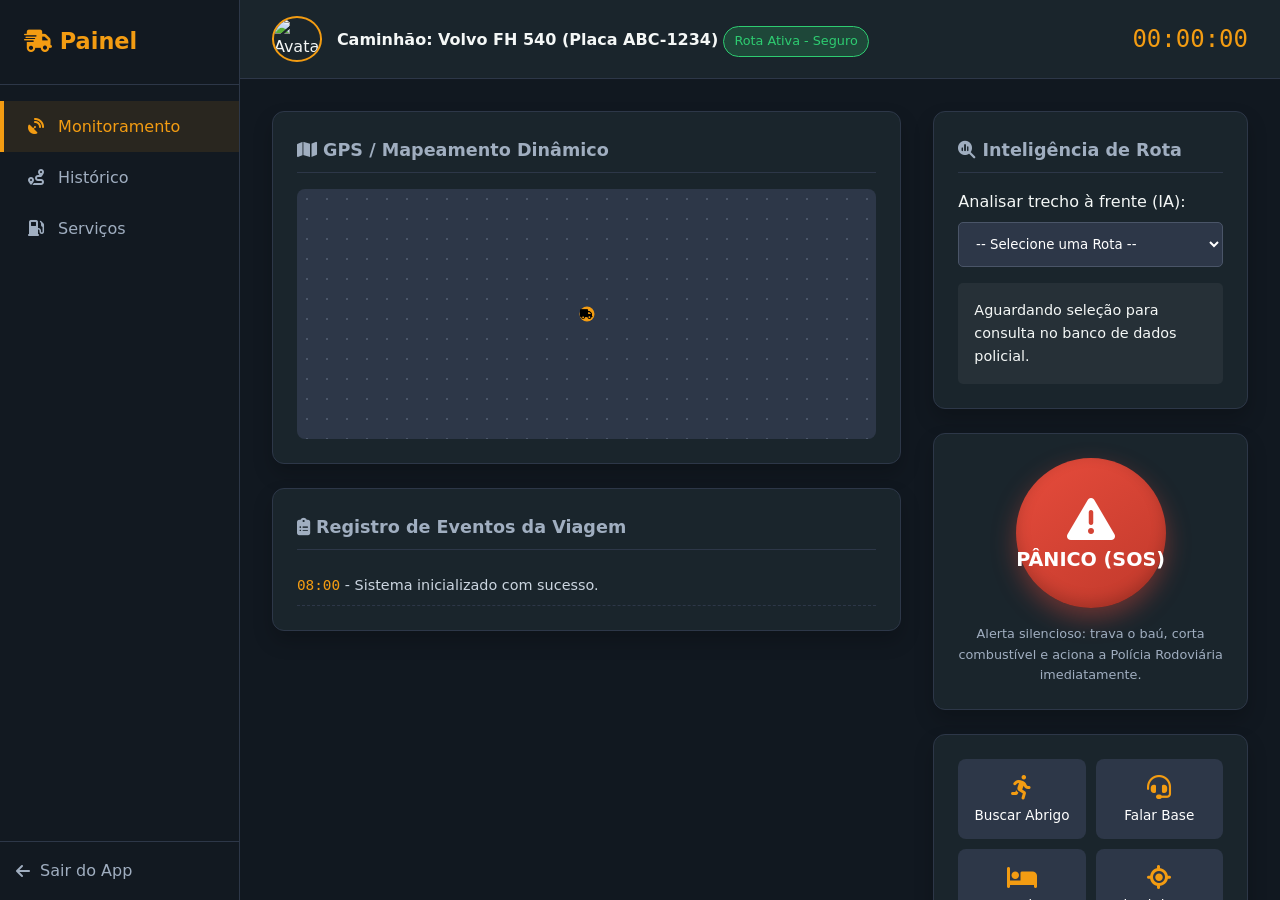
==== app.html @ ddb210fc "Add files via upload" ====
<!DOCTYPE html>
<html lang="pt-BR">
<head>
    <meta charset="UTF-8">
    <meta name="viewport" content="width=device-width, initial-scale=1.0">
    <title>App Estrada Segura - Painel do Caminhoneiro</title>
    <link rel="stylesheet" href="style.css"> <link rel="stylesheet" href="https://cdnjs.cloudflare.com/ajax/libs/font-awesome/6.4.0/css/all.min.css">
</head>
<body class="app-body">
    
    <div class="app-container">
        <aside class="app-sidebar">
            <div class="app-brand"><i class="fa-solid fa-truck-fast"></i> Painel</div>
            <nav class="app-menu">
                <button class="menu-btn active"><i class="fa-solid fa-satellite-dish"></i> Monitoramento</button>
                <button class="menu-btn"><i class="fa-solid fa-route"></i> Histórico</button>
                <button class="menu-btn"><i class="fa-solid fa-gas-pump"></i> Serviços</button>
            </nav>
            <div class="back-home">
                <a href="index.html"><i class="fa-solid fa-arrow-left"></i> Sair do App</a>
            </div>
        </aside>

        <main class="app-main" id="main-area">
            <header class="app-topbar">
                <div class="driver-info">
                    <img src="https://ui-avatars.com/api/?name=Grupo+5&background=2C3E50&color=fff" alt="Avatar">
                    <div>
                        <strong>Caminhão: Volvo FH 540 (Placa ABC-1234)</strong>
                        <span id="status-text" class="status-badge status-ok">Rota Ativa - Seguro</span>
                    </div>
                </div>
                <div class="time-widget" id="clock">00:00:00</div>
            </header>

            <div class="app-content">
                
                <div class="dashboard-left">
                    <div class="widget map-widget">
                        <h3><i class="fa-solid fa-map"></i> GPS / Mapeamento Dinâmico</h3>
                        <div class="map-container" id="map-simulation">
                            <div class="pulse-marker" id="truck-marker" style="top: 50%; left: 50%;">
                                <i class="fa-solid fa-truck" style="color: black; font-size: 10px; position: absolute; top: 50%; left: 50%; transform: translate(-50%, -50%);"></i>
                            </div>
                            
                            <div class="safe-point-marker hidden" id="prf-point" style="top: 20%; left: 80%;"><i class="fa-solid fa-building-shield"></i> PRF (12km)</div>
                            <div class="safe-point-marker hidden" style="top: 70%; left: 15%;"><i class="fa-solid fa-gas-pump"></i> Posto Seguro</div>
                            
                            <div class="escape-route hidden" id="escape-route"></div>
                        </div>
                    </div>

                    <div class="widget log-widget">
                        <h3><i class="fa-solid fa-clipboard-list"></i> Registro de Eventos da Viagem</h3>
                        <ul id="event-logs">
                            <li><em>08:00</em> - Sistema inicializado com sucesso.</li>
                        </ul>
                    </div>
                </div>

                <div class="dashboard-right">
                    
                    <div class="widget action-widget">
                        <h3><i class="fa-solid fa-magnifying-glass-chart"></i> Inteligência de Rota</h3>
                        <div class="route-selector">
                            <label>Analisar trecho à frente (IA):</label>
                            <select id="route-select" onchange="analyzeRoute()">
                                <option value="">-- Selecione uma Rota --</option>
                                <option value="safe">BR-050 (Trecho Concedido/Monitorado)</option>
                                <option value="warning">Rodovia Anhanguera (Obras / Sem Sinal)</option>
                                <option value="danger">BR-116 (Alto Risco - Mancha Criminal)</option>
                            </select>
                        </div>
                        <div id="route-analysis" class="analysis-box">
                            Aguardando seleção para consulta no banco de dados policial.
                        </div>
                    </div>

                    <div class="widget sos-widget">
                        <div class="sos-container">
                            <button class="sos-btn" id="sosButton" onclick="activateSOS()">
                                <i class="fa-solid fa-triangle-exclamation"></i>
                                <span>PÂNICO (SOS)</span>
                            </button>
                            <p class="sos-hint">Alerta silencioso: trava o baú, corta combustível e aciona a Polícia Rodoviária imediatamente.</p>
                        </div>
                    </div>

                    <div class="widget grid-actions">
                        <button class="action-btn" onclick="findSafeStops()"><i class="fa-solid fa-person-running"></i> Buscar Abrigo</button>
                        <button class="action-btn" onclick="toggleChat()"><i class="fa-solid fa-headset"></i> Falar Base</button>
                        <button class="action-btn" onclick="sleepMode()"><i class="fa-solid fa-bed"></i> Modo Pernoite</button>
                        <button class="action-btn" onclick="manualCheckin()"><i class="fa-solid fa-location-crosshairs"></i> Check-in GPS</button>
                    </div>

                </div>
            </div>
        </main>

        <div id="chat-modal" class="chat-modal hidden">
            <div class="chat-header">
                <span><i class="fa-solid fa-walkie-talkie"></i> Central de Logística 24h</span>
                <button onclick="toggleChat()" style="background:none; border:none; color:white; cursor:pointer;"><i class="fa-solid fa-xmark"></i></button>
            </div>
            <div class="chat-messages" id="chat-messages">
                <div class="msg base-msg">Base: QAP motorista. Tudo certo na rota?</div>
            </div>
            <div class="chat-input-area">
                <input type="text" id="chat-input" placeholder="Digite sua mensagem...">
                <button onclick="sendMessage()"><i class="fa-solid fa-paper-plane"></i></button>
            </div>
        </div>

        <div id="sos-overlay" class="sos-overlay hidden">
            <div class="sos-modal">
                <i class="fa-solid fa-tower-broadcast fa-fade" style="font-size: 3rem; color: #e74c3c;"></i>
                <h2>ALERTA ENVIADO!</h2>
                <p>O caminhão está sendo bloqueado de forma progressiva. A polícia está a caminho da sua coordenada.</p>
                <div class="progress-bar"><div class="progress"></div></div>
                <button onclick="cancelSOS()" class="cancel-sos">Desativar Alarme (Requer Senha Contra Coação)</button>
            </div>
        </div>

    </div>
    
    <script src="script.js"></script> </body>
</html>
---- style.css ----
/* Variáveis Globais */
:root {
    --primary-dark: #121921;
    --primary: #1A252C;
    --primary-light: #2C3E50;
    --accent: #F39C12;
    --accent-hover: #D68910;
    --danger: #E74C3C;
    --success: #2ECC71;
    --warning: #F1C40F;
    --text-dark: #333;
    --text-light: #F4F7F6;
    --bg-gray: #EDF2F7;
    --card-bg: #FFFFFF;
}

* { margin: 0; padding: 0; box-sizing: border-box; font-family: 'Segoe UI', system-ui, sans-serif; }
body { background-color: var(--bg-gray); color: var(--text-dark); line-height: 1.6; }

/* Navegação */
.navbar {
    background: var(--primary-dark);
    padding: 1rem 5%;
    display: flex;
    justify-content: space-between;
    align-items: center;
    border-bottom: 3px solid var(--accent);
}
.logo { color: var(--accent); font-size: 1.5rem; font-weight: bold; }
.nav-links { list-style: none; display: flex; gap: 2rem; }
.nav-links a { color: var(--text-light); text-decoration: none; font-weight: 500; transition: color 0.3s; }
.nav-links a:hover, .nav-links a.active { color: var(--accent); }

/* Hero Section (Index) */
.hero {
    background: linear-gradient(rgba(18, 25, 33, 0.8), rgba(26, 37, 44, 0.9)), url('https://images.unsplash.com/photo-1601584115197-04ecc0da31d7?auto=format&fit=crop&w=1600&q=80') center/cover;
    height: 60vh;
    display: flex;
    align-items: center;
    justify-content: center;
    text-align: center;
    color: white;
}
.hero-content h1 { font-size: 3rem; color: var(--accent); margin-bottom: 1rem; }
.hero-content p { font-size: 1.2rem; margin-bottom: 2rem; max-width: 700px; margin-left: auto; margin-right: auto; }
.btn { padding: 1rem 2rem; border-radius: 5px; text-decoration: none; font-weight: bold; display: inline-block; transition: 0.3s; cursor: pointer; border: none; }
.btn-primary { background: var(--accent); color: var(--primary-dark); }
.btn-primary:hover { background: var(--accent-hover); color: white; }

/* Container e Cards */
.container { max-width: 1200px; margin: 4rem auto; padding: 0 1.5rem; }
.section-title { text-align: center; margin-bottom: 3rem; }
.section-title h2 { font-size: 2.2rem; color: var(--primary); }
.cards-grid { display: grid; grid-template-columns: repeat(auto-fit, minmax(300px, 1fr)); gap: 2rem; }
.info-card { background: var(--card-bg); padding: 2rem; border-radius: 10px; box-shadow: 0 5px 15px rgba(0,0,0,0.05); text-align: center; border-bottom: 4px solid var(--accent); }
.info-card i { font-size: 3rem; color: var(--primary-light); margin-bottom: 1rem; }

/* Sobre o Projeto */
.page-content { background: var(--card-bg); padding: 3rem; border-radius: 12px; box-shadow: 0 5px 20px rgba(0,0,0,0.05); }
.divider { border: 0; height: 1px; background: #eee; margin: 2rem 0; }
.smart-list li { margin-bottom: 0.5rem; padding-left: 1rem; border-left: 3px solid var(--accent); list-style: none; }
.team-grid { display: grid; grid-template-columns: repeat(auto-fit, minmax(250px, 1fr)); gap: 1rem; margin-top: 1.5rem; }
.team-member { background: var(--primary-light); color: white; padding: 0.8rem; border-radius: 5px; font-size: 0.95rem; }

/* =========================================
   ESTILOS DO APLICATIVO / SIMULADOR 
   ========================================= */
.app-body { height: 100vh; overflow: hidden; background: #0b1014; margin: 0; }
.app-container { display: flex; height: 100%; color: var(--text-light); }

/* Sidebar */
.app-sidebar { width: 260px; background: var(--primary-dark); display: flex; flex-direction: column; border-right: 1px solid #2d3748; }
.app-brand { padding: 1.5rem; font-size: 1.4rem; color: var(--accent); font-weight: bold; border-bottom: 1px solid #2d3748; }
.app-menu { flex-grow: 1; padding: 1rem 0; display: flex; flex-direction: column; }
.menu-btn { background: none; border: none; color: #a0aec0; text-align: left; padding: 1rem 1.5rem; font-size: 1rem; cursor: pointer; transition: 0.2s; border-left: 4px solid transparent; }
.menu-btn:hover, .menu-btn.active { background: rgba(243, 156, 18, 0.1); color: var(--accent); border-left-color: var(--accent); }
.menu-btn i { width: 25px; }
.back-home { padding: 1rem; border-top: 1px solid #2d3748; }
.back-home a { color: #a0aec0; text-decoration: none; display: flex; align-items: center; gap: 10px; }
.back-home a:hover { color: white; }

/* Main Area */
.app-main { flex-grow: 1; display: flex; flex-direction: column; background: #111820; }
.app-topbar { background: var(--primary); padding: 1rem 2rem; display: flex; justify-content: space-between; align-items: center; border-bottom: 1px solid #2d3748; }
.driver-info { display: flex; align-items: center; gap: 15px; }
.driver-info img { width: 50px; border-radius: 50%; border: 2px solid var(--accent); }
.status-badge { padding: 4px 10px; border-radius: 20px; font-size: 0.8rem; margin-top: 5px; display: inline-block; }
.status-ok { background: rgba(46, 204, 113, 0.2); color: var(--success); border: 1px solid var(--success); }
.status-danger { background: rgba(231, 76, 60, 0.2); color: var(--danger); border: 1px solid var(--danger); }
.time-widget { font-family: monospace; font-size: 1.5rem; color: var(--accent); }

/* Dashboard Layout */
.app-content { padding: 2rem; display: flex; gap: 2rem; flex-grow: 1; overflow-y: auto; }
.dashboard-left { flex: 2; display: flex; flex-direction: column; gap: 1.5rem; }
.dashboard-right { flex: 1; display: flex; flex-direction: column; gap: 1.5rem; min-width: 300px; }

/* Widgets */
.widget { background: var(--primary); border-radius: 12px; padding: 1.5rem; border: 1px solid #2d3748; box-shadow: 0 10px 20px rgba(0,0,0,0.2); }
.widget h3 { font-size: 1.1rem; color: #a0aec0; margin-bottom: 1rem; border-bottom: 1px solid #2d3748; padding-bottom: 0.5rem; }

/* Mapa Fictício */
.map-container { height: 250px; background: #2d3748; border-radius: 8px; position: relative; overflow: hidden; background-image: radial-gradient(#4a5568 1px, transparent 1px); background-size: 20px 20px; }
.pulse-marker { position: absolute; width: 15px; height: 15px; background: var(--accent); border-radius: 50%; transform: translate(-50%, -50%); box-shadow: 0 0 0 0 rgba(243, 156, 18, 0.7); animation: pulse 1.5s infinite; }
.safe-point-marker { position: absolute; background: var(--success); color: white; padding: 4px 8px; border-radius: 4px; font-size: 0.7rem; font-weight: bold; display: flex; align-items: center; gap: 5px; }
.hidden { display: none !important; }
@keyframes pulse { 0% { transform: scale(0.95); box-shadow: 0 0 0 0 rgba(243, 156, 18, 0.7); } 70% { transform: scale(1); box-shadow: 0 0 0 15px rgba(243, 156, 18, 0); } 100% { transform: scale(0.95); box-shadow: 0 0 0 0 rgba(243, 156, 18, 0); } }

/* Logs */
#event-logs { list-style: none; max-height: 150px; overflow-y: auto; }
#event-logs li { font-size: 0.9rem; padding: 8px 0; border-bottom: 1px dashed #2d3748; color: #cbd5e0; }
#event-logs li em { color: var(--accent); font-style: normal; font-family: monospace; }

/* Ações */
.route-selector select { width: 100%; padding: 0.8rem; margin-top: 0.5rem; background: #2d3748; color: white; border: 1px solid #4a5568; border-radius: 5px; }
.analysis-box { margin-top: 1rem; padding: 1rem; border-radius: 5px; background: rgba(255,255,255,0.05); font-size: 0.9rem; }

.grid-actions { display: grid; grid-template-columns: 1fr 1fr; gap: 10px; }
.action-btn { background: #2d3748; color: white; border: none; padding: 1rem; border-radius: 8px; cursor: pointer; transition: 0.2s; display: flex; flex-direction: column; align-items: center; gap: 8px; font-size: 0.85rem; }
.action-btn i { font-size: 1.5rem; color: var(--accent); }
.action-btn:hover { background: #4a5568; }

/* Botão SOS */
.sos-container { text-align: center; }
.sos-btn { background: linear-gradient(145deg, #e74c3c, #c0392b); color: white; border: none; width: 150px; height: 150px; border-radius: 50%; font-size: 1.2rem; font-weight: bold; cursor: pointer; display: flex; flex-direction: column; align-items: center; justify-content: center; margin: 0 auto 1rem; box-shadow: 0 10px 25px rgba(231, 76, 60, 0.4), inset 0 -5px 15px rgba(0,0,0,0.2); transition: transform 0.1s; }
.sos-btn:active { transform: scale(0.95); box-shadow: 0 5px 15px rgba(231, 76, 60, 0.4); }
.sos-btn i { font-size: 3rem; margin-bottom: 5px; }
.sos-hint { font-size: 0.8rem; color: #a0aec0; }

/* SOS Overlay Alert */
.sos-overlay { position: fixed; top: 0; left: 0; width: 100%; height: 100%; background: rgba(0,0,0,0.9); z-index: 1000; display: flex; align-items: center; justify-content: center; }
.sos-modal { background: #1a202c; border: 2px solid var(--danger); padding: 3rem; border-radius: 15px; text-align: center; max-width: 500px; box-shadow: 0 0 50px rgba(231, 76, 60, 0.4); }
.sos-modal h2 { color: var(--danger); font-size: 2.5rem; margin: 1rem 0; letter-spacing: 2px; }
.progress-bar { width: 100%; height: 10px; background: #2d3748; border-radius: 5px; margin: 2rem 0; overflow: hidden; }
.progress { width: 0%; height: 100%; background: var(--danger); animation: load 3s forwards; }
.cancel-sos { background: transparent; color: #a0aec0; border: 1px solid #a0aec0; padding: 0.5rem 1rem; border-radius: 5px; cursor: pointer; margin-top: 1rem; }
.cancel-sos:hover { background: #a0aec0; color: #1a202c; }
@keyframes load { to { width: 100%; } }

/* =====================================
   NOVOS ESTILOS DA SIMULAÇÃO INTERATIVA 
   ===================================== */

/* Cores de Status Extras */
.status-warning { background: rgba(241, 196, 15, 0.2); color: #f1c40f; border: 1px solid #f1c40f; }
.status-sleep { background: rgba(52, 152, 219, 0.2); color: #3498db; border: 1px solid #3498db; }

/* Animações de Rota no Mapa */
.map-container { transition: background-color 0.5s ease; }
.map-container.route-safe { background-color: rgba(46, 204, 113, 0.1); }
.map-container.route-warning { background-color: rgba(241, 196, 15, 0.1); }
.map-container.route-danger { background-color: rgba(231, 76, 60, 0.15); }

/* Linha de trajeto para o abrigo */
.escape-route {
    position: absolute;
    top: 35%;
    left: 55%;
    width: 25%;
    height: 15%;
    border-top: 3px dashed var(--success);
    border-right: 3px dashed var(--success);
    border-top-right-radius: 10px;
    animation: drawRoute 2s forwards;
}
@keyframes drawRoute {
    from { clip-path: polygon(0 0, 0 100%, 0 100%, 0 0); }
    to { clip-path: polygon(0 0, 100% 0, 100% 100%, 0 100%); }
}

/* Chat com a Base */
.chat-modal {
    position: fixed;
    bottom: 20px;
    right: 20px;
    width: 320px;
    background: #1a202c;
    border: 1px solid #2d3748;
    border-radius: 10px;
    box-shadow: 0 10px 25px rgba(0,0,0,0.5);
    z-index: 50;
    display: flex;
    flex-direction: column;
}
.chat-header { background: var(--accent); color: var(--primary-dark); padding: 10px 15px; font-weight: bold; display: flex; justify-content: space-between; border-top-left-radius: 10px; border-top-right-radius: 10px; }
.chat-messages { height: 250px; overflow-y: auto; padding: 15px; display: flex; flex-direction: column; gap: 10px; }
.msg { padding: 8px 12px; border-radius: 8px; font-size: 0.85rem; max-width: 85%; }
.base-msg { background: #2d3748; align-self: flex-start; color: white; border-bottom-left-radius: 0; }
.my-msg { background: var(--accent); color: var(--primary-dark); align-self: flex-end; border-bottom-right-radius: 0; font-weight: bold; }
.chat-input-area { display: flex; padding: 10px; border-top: 1px solid #2d3748; }
.chat-input-area input { flex-grow: 1; padding: 8px; border-radius: 5px; border: none; background: #2d3748; color: white; }
.chat-input-area button { background: var(--accent); border: none; padding: 0 15px; margin-left: 5px; border-radius: 5px; cursor: pointer; }

/* Modo Pernoite (Tela Escura) */
.night-mode { background-color: #05080a !important; transition: 1s ease; }
.night-mode .widget { background-color: #0a0f14; border-color: #1a202c; }
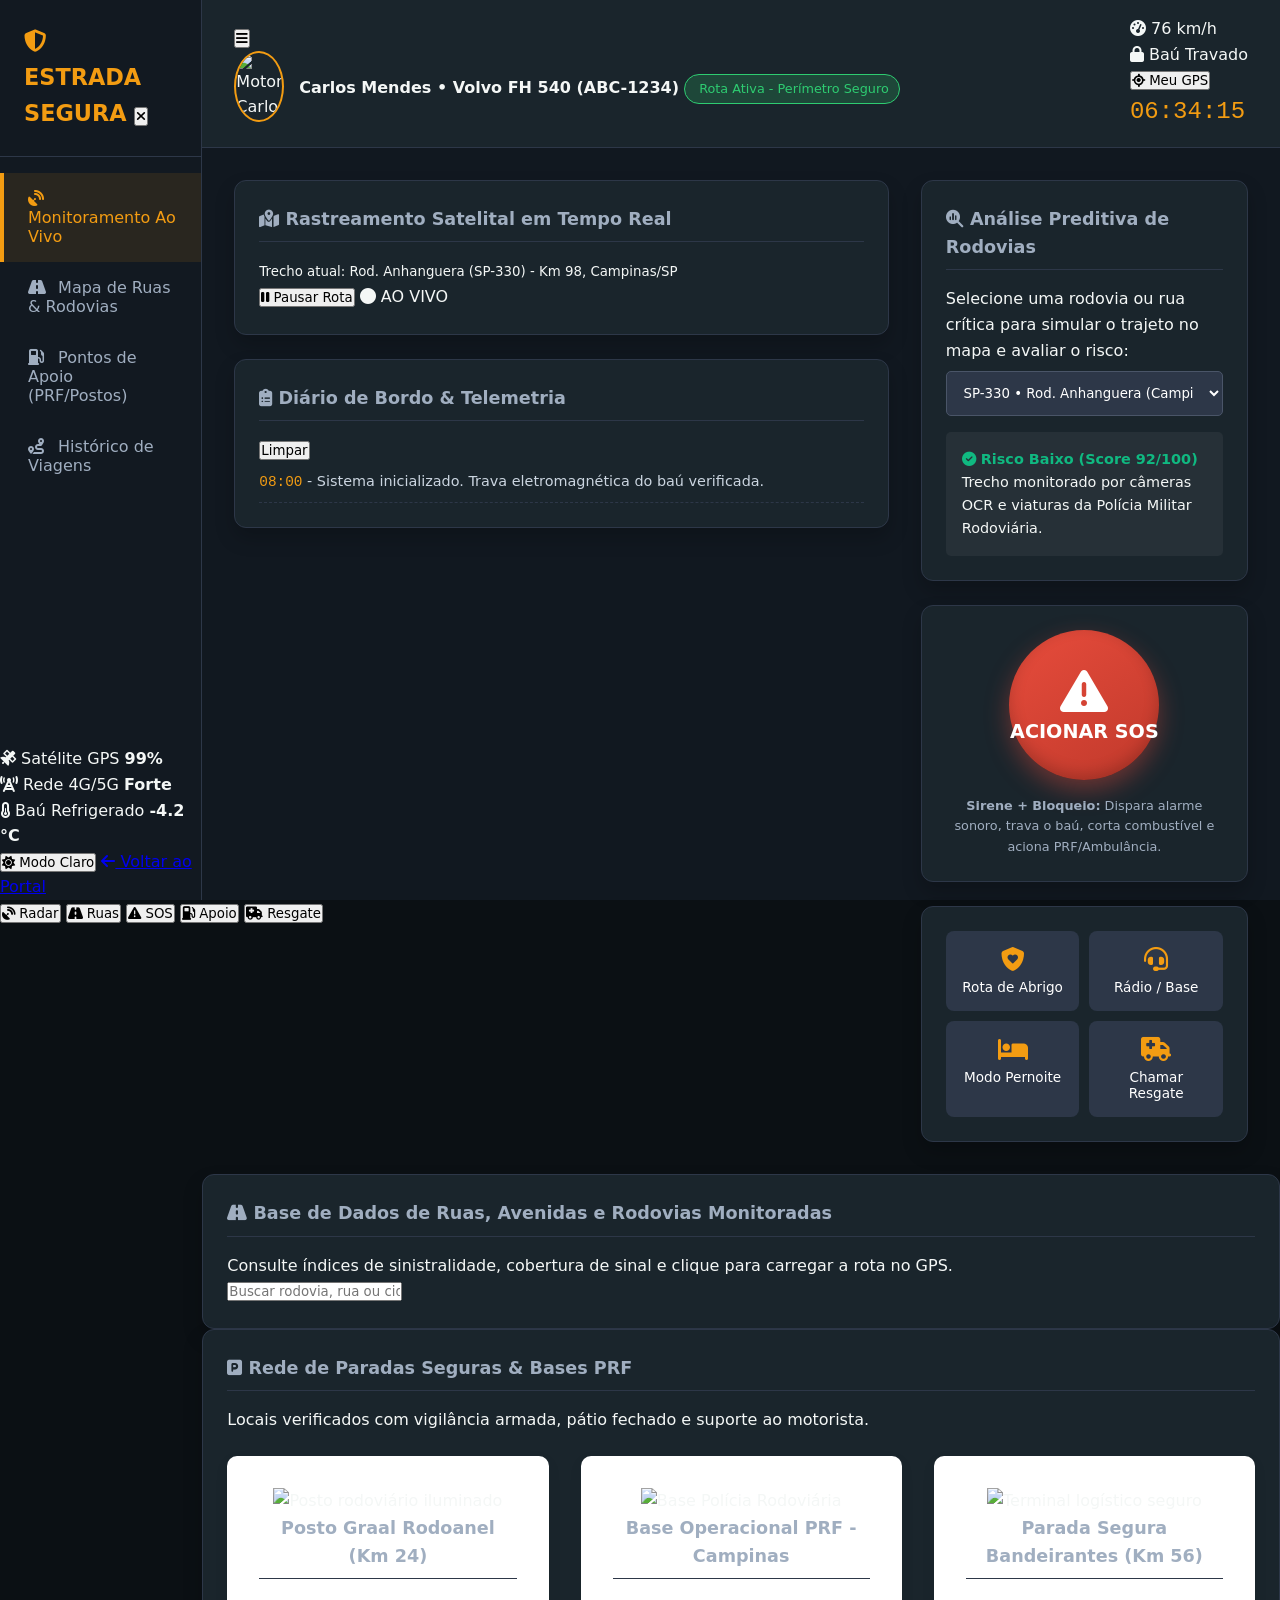
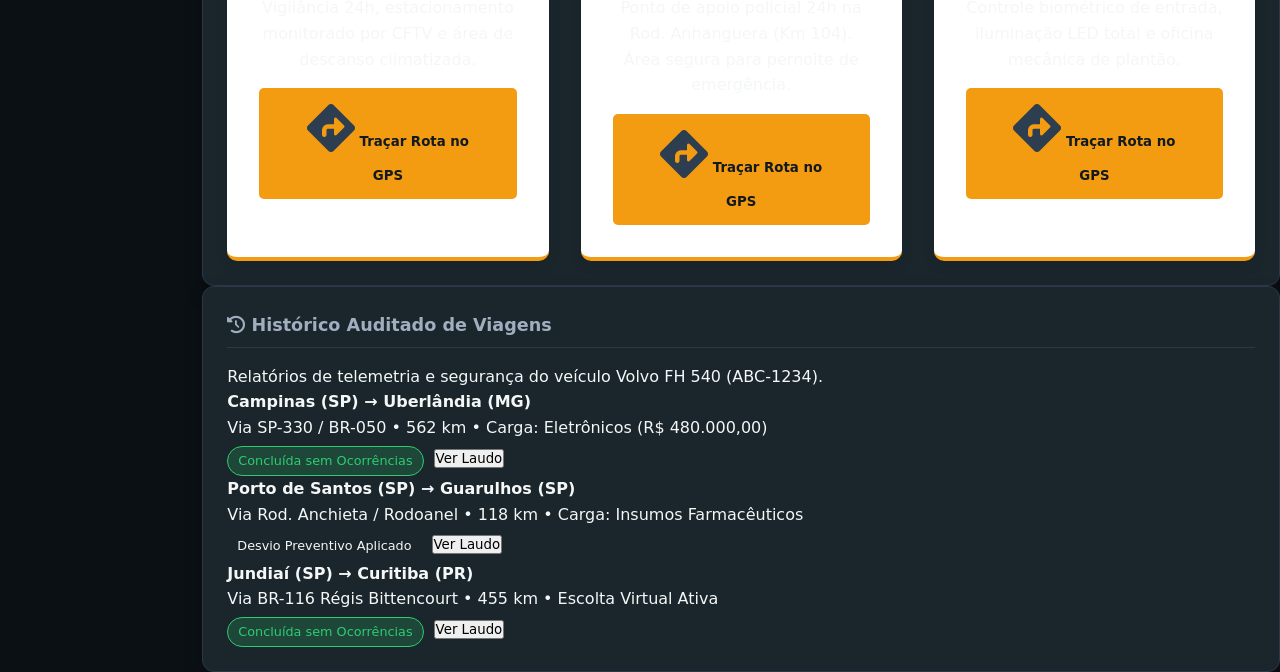
==== commit 59d5e488: "Update app.html" ====
--- a/app.html
+++ b/app.html
@@ -1,127 +1,441 @@
 <!DOCTYPE html>
-<html lang="pt-BR">
+<html lang="pt-BR" data-theme="dark">
 <head>
     <meta charset="UTF-8">
     <meta name="viewport" content="width=device-width, initial-scale=1.0">
-    <title>App Estrada Segura - Painel do Caminhoneiro</title>
-    <link rel="stylesheet" href="style.css"> <link rel="stylesheet" href="https://cdnjs.cloudflare.com/ajax/libs/font-awesome/6.4.0/css/all.min.css">
+    <title>Painel Operacional - Estrada Segura</title>
+    <link rel="stylesheet" href="style.css">
+    <link rel="stylesheet" href="https://cdnjs.cloudflare.com/ajax/libs/font-awesome/6.4.0/css/all.min.css">
+    <!-- Leaflet CSS (Mapa Real Interativo) -->
+    <link rel="stylesheet" href="https://unpkg.com/leaflet@1.9.4/dist/leaflet.css" />
 </head>
 <body class="app-body">
     
     <div class="app-container">
-        <aside class="app-sidebar">
-            <div class="app-brand"><i class="fa-solid fa-truck-fast"></i> Painel</div>
+        <!-- SIDEBAR DESKTOP / DRAWER MOBILE -->
+        <aside class="app-sidebar" id="app-sidebar">
+            <div class="app-brand">
+                <div class="logo-icon"><i class="fa-solid fa-shield-halved"></i></div>
+                <span>ESTRADA <strong>SEGURA</strong></span>
+                <button class="close-sidebar-mobile" onclick="toggleAppSidebar()"><i class="fa-solid fa-xmark"></i></button>
+            </div>
+            
             <nav class="app-menu">
-                <button class="menu-btn active"><i class="fa-solid fa-satellite-dish"></i> Monitoramento</button>
-                <button class="menu-btn"><i class="fa-solid fa-route"></i> Histórico</button>
-                <button class="menu-btn"><i class="fa-solid fa-gas-pump"></i> Serviços</button>
+                <button class="menu-btn active" onclick="switchAppTab(event, 'tab-monitoramento')">
+                    <i class="fa-solid fa-satellite-dish"></i> Monitoramento Ao Vivo
+                </button>
+                <button class="menu-btn" onclick="switchAppTab(event, 'tab-rotas-lista')">
+                    <i class="fa-solid fa-road"></i> Mapa de Ruas & Rodovias
+                </button>
+                <button class="menu-btn" onclick="switchAppTab(event, 'tab-servicos')">
+                    <i class="fa-solid fa-gas-pump"></i> Pontos de Apoio (PRF/Postos)
+                </button>
+                <button class="menu-btn" onclick="switchAppTab(event, 'tab-historico')">
+                    <i class="fa-solid fa-route"></i> Histórico de Viagens
+                </button>
             </nav>
-            <div class="back-home">
-                <a href="index.html"><i class="fa-solid fa-arrow-left"></i> Sair do App</a>
+
+            <div class="sidebar-status">
+                <div class="signal-row">
+                    <span><i class="fa-solid fa-satellite"></i> Satélite GPS</span>
+                    <strong style="color: var(--status-safe);">99%</strong>
+                </div>
+                <div class="signal-row">
+                    <span><i class="fa-solid fa-tower-cell"></i> Rede 4G/5G</span>
+                    <strong id="signal-quality" style="color: var(--accent-orange);">Forte</strong>
+                </div>
+                <div class="signal-row">
+                    <span><i class="fa-solid fa-temperature-half"></i> Baú Refrigerado</span>
+                    <strong>-4.2 °C</strong>
+                </div>
+            </div>
+
+            <div class="sidebar-actions">
+                <button class="theme-toggle-btn full-width" onclick="toggleTheme()">
+                    <i class="fa-solid fa-sun" id="theme-icon"></i>
+                    <span id="theme-text">Modo Claro</span>
+                </button>
+                <a href="index.html" class="back-link"><i class="fa-solid fa-arrow-left"></i> Voltar ao Portal</a>
             </div>
         </aside>
 
+        <!-- ÁREA PRINCIPAL -->
         <main class="app-main" id="main-area">
             <header class="app-topbar">
-                <div class="driver-info">
-                    <img src="https://ui-avatars.com/api/?name=Grupo+5&background=2C3E50&color=fff" alt="Avatar">
+                <div class="topbar-left">
+                    <button class="mobile-drawer-btn" onclick="toggleAppSidebar()" aria-label="Menu">
+                        <i class="fa-solid fa-bars"></i>
+                    </button>
+                    <div class="driver-info">
+                        <img src="https://images.unsplash.com/photo-1507003211169-0a1dd7228f2d?auto=format&fit=crop&w=150&q=80" alt="Motorista Carlos">
+                        <div>
+                            <strong>Carlos Mendes • Volvo FH 540 (ABC-1234)</strong>
+                            <span id="status-text" class="status-badge status-ok">
+                                <i class="fa-solid fa-shield-check"></i> Rota Ativa - Perímetro Seguro
+                            </span>
+                        </div>
+                    </div>
+                </div>
+
+                <!-- Barra de Telemetria Rápida -->
+                <div class="telemetry-bar">
+                    <div class="telemetry-item" title="Velocidade Atual">
+                        <i class="fa-solid fa-gauge-high"></i>
+                        <span id="live-speed">76 km/h</span>
+                    </div>
+                    <div class="telemetry-item" title="Trava Eletromagnética">
+                        <i class="fa-solid fa-lock"></i>
+                        <span id="cargo-lock-status">Baú Travado</span>
+                    </div>
+                    <button class="telemetry-item btn-gps-real" onclick="useRealLocation()" title="Usar minha localização real do navegador">
+                        <i class="fa-solid fa-location-crosshairs"></i>
+                        <span>Meu GPS</span>
+                    </button>
+                    <div class="time-widget" id="clock">00:00:00</div>
+                </div>
+            </header>
+
+            <!-- ABA 1: MONITORAMENTO PRINCIPAL -->
+            <div id="tab-monitoramento" class="app-tab-content active">
+                <div class="app-content">
+                    <div class="dashboard-left">
+                        <div class="widget map-widget">
+                            <div class="widget-header-flex">
+                                <div>
+                                    <h3><i class="fa-solid fa-map-location-dot"></i> Rastreamento Satelital em Tempo Real</h3>
+                                    <small id="current-road-label" class="road-subtitle">Trecho atual: Rod. Anhanguera (SP-330) - Km 98, Campinas/SP</small>
+                                </div>
+                                <div class="map-controls-top">
+                                    <button class="mini-btn" onclick="toggleTruckSimulation()" id="sim-toggle-btn">
+                                        <i class="fa-solid fa-pause"></i> Pausar Rota
+                                    </button>
+                                    <span class="live-tag"><i class="fa-solid fa-circle"></i> AO VIVO</span>
+                                </div>
+                            </div>
+                            
+                            <!-- MAPA INTERATIVO REAL (LEAFLET) -->
+                            <div id="real-map" class="real-map-box"></div>
+                        </div>
+
+                        <div class="widget log-widget">
+                            <div class="widget-header-flex">
+                                <h3><i class="fa-solid fa-clipboard-list"></i> Diário de Bordo & Telemetria</h3>
+                                <button class="mini-btn" onclick="clearLogs()">Limpar</button>
+                            </div>
+                            <ul id="event-logs">
+                                <li><em>08:00</em> - Sistema inicializado. Trava eletromagnética do baú verificada.</li>
+                            </ul>
+                        </div>
+                    </div>
+
+                    <div class="dashboard-right">
+                        <!-- INTELIGÊNCIA DE ROTA EXPANDIDA -->
+                        <div class="widget action-widget">
+                            <h3><i class="fa-solid fa-magnifying-glass-chart"></i> Análise Preditiva de Rodovias</h3>
+                            <p class="widget-desc">Selecione uma rodovia ou rua crítica para simular o trajeto no mapa e avaliar o risco:</p>
+                            <div class="route-selector">
+                                <select id="route-select" onchange="analyzeRoute()">
+                                    <option value="sp330">SP-330 • Rod. Anhanguera (Campinas → Jundiaí)</option>
+                                    <option value="br050">BR-050 • Trecho Concedido (Uberaba → Uberlândia)</option>
+                                    <option value="sp348">SP-348 • Rod. dos Bandeirantes (Km 35 ao 72)</option>
+                                    <option value="br381">BR-381 • Fernão Dias (Trecho Serra / Obras)</option>
+                                    <option value="sp021">SP-021 • Rodoanel Mário Covas (Trecho Oeste)</option>
+                                    <option value="br116">BR-116 • Régis Bittencourt (Serra do Cafezal - Alerta)</option>
+                                </select>
+                            </div>
+                            <div id="route-analysis" class="analysis-box">
+                                <strong style="color: #10b981"><i class="fa-solid fa-check-circle"></i> Risco Baixo (Score 92/100)</strong><br>
+                                Trecho monitorado por câmeras OCR e viaturas da Polícia Militar Rodoviária.
+                            </div>
+                        </div>
+
+                        <!-- BOTÃO DE PÂNICO SOS -->
+                        <div class="widget sos-widget">
+                            <div class="sos-container">
+                                <button class="sos-btn" id="sosButton" onclick="activateSOS()">
+                                    <i class="fa-solid fa-triangle-exclamation"></i>
+                                    <span>ACIONAR SOS</span>
+                                </button>
+                                <p class="sos-hint">
+                                    <strong>Sirene + Bloqueio:</strong> Dispara alarme sonoro, trava o baú, corta combustível e aciona PRF/Ambulância.
+                                </p>
+                            </div>
+                        </div>
+
+                        <!-- AÇÕES RÁPIDAS -->
+                        <div class="widget grid-actions">
+                            <button class="action-btn" onclick="findSafeStops()">
+                                <i class="fa-solid fa-shield-heart"></i> Rota de Abrigo
+                            </button>
+                            <button class="action-btn" onclick="toggleChat()">
+                                <i class="fa-solid fa-headset"></i> Rádio / Base
+                            </button>
+                            <button class="action-btn" onclick="sleepMode()">
+                                <i class="fa-solid fa-bed"></i> Modo Pernoite
+                            </button>
+                            <button class="action-btn" onclick="openEmergencyDispatchModal()">
+                                <i class="fa-solid fa-truck-medical"></i> Chamar Resgate
+                            </button>
+                        </div>
+                    </div>
+                </div>
+            </div>
+
+            <!-- ABA 2: LISTA ELABORADA DE RUAS E RODOVIAS -->
+            <div id="tab-rotas-lista" class="app-tab-content">
+                <div class="widget">
+                    <div class="widget-header-flex">
+                        <div>
+                            <h3><i class="fa-solid fa-road"></i> Base de Dados de Ruas, Avenidas e Rodovias Monitoradas</h3>
+                            <p class="widget-desc">Consulte índices de sinistralidade, cobertura de sinal e clique para carregar a rota no GPS.</p>
+                        </div>
+                        <input type="text" id="road-search" class="search-input" placeholder="Buscar rodovia, rua ou cidade..." onkeyup="filterRoads()">
+                    </div>
+
+                    <div class="roads-grid" id="roads-catalog">
+                        <!-- Preenchido via JavaScript -->
+                    </div>
+                </div>
+            </div>
+
+            <!-- ABA 3: PONTOS DE APOIO -->
+            <div id="tab-servicos" class="app-tab-content">
+                <div class="widget">
+                    <h3><i class="fa-solid fa-square-parking"></i> Rede de Paradas Seguras & Bases PRF</h3>
+                    <p class="widget-desc">Locais verificados com vigilância armada, pátio fechado e suporte ao motorista.</p>
+                    <div class="cards-grid" style="margin-top: 1.5rem;">
+                        <div class="info-card">
+                            <div class="card-img-wrap">
+                                <img src="https://images.unsplash.com/photo-1545173168-9f1947eebb7f?auto=format&fit=crop&w=600&q=80" alt="Posto rodoviário iluminado">
+                            </div>
+                            <div class="card-body">
+                                <h3>Posto Graal Rodoanel (Km 24)</h3>
+                                <p>Vigilância 24h, estacionamento monitorado por CFTV e área de descanso climatizada.</p>
+                                <button class="btn btn-primary" style="margin-top: 1rem; width: 100%; justify-content: center;" onclick="routeToPoint(-23.489, -46.845, 'Posto Graal Rodoanel')">
+                                    <i class="fa-solid fa-diamond-turn-right"></i> Traçar Rota no GPS
+                                </button>
+                            </div>
+                        </div>
+
+                        <div class="info-card">
+                            <div class="card-img-wrap">
+                                <img src="https://images.unsplash.com/photo-1590674899484-d5640e854abe?auto=format&fit=crop&w=600&q=80" alt="Base Polícia Rodoviária">
+                            </div>
+                            <div class="card-body">
+                                <h3>Base Operacional PRF - Campinas</h3>
+                                <p>Ponto de apoio policial 24h na Rod. Anhanguera (Km 104). Área segura para pernoite de emergência.</p>
+                                <button class="btn btn-primary" style="margin-top: 1rem; width: 100%; justify-content: center;" onclick="routeToPoint(-22.885, -47.092, 'Base PRF Campinas')">
+                                    <i class="fa-solid fa-diamond-turn-right"></i> Traçar Rota no GPS
+                                </button>
+                            </div>
+                        </div>
+
+                        <div class="info-card">
+                            <div class="card-img-wrap">
+                                <img src="https://images.unsplash.com/photo-1513828583688-c52646db42da?auto=format&fit=crop&w=600&q=80" alt="Terminal logístico seguro">
+                            </div>
+                            <div class="card-body">
+                                <h3>Parada Segura Bandeirantes (Km 56)</h3>
+                                <p>Controle biométrico de entrada, iluminação LED total e oficina mecânica de plantão.</p>
+                                <button class="btn btn-primary" style="margin-top: 1rem; width: 100%; justify-content: center;" onclick="routeToPoint(-23.189, -46.965, 'Parada Segura Bandeirantes')">
+                                    <i class="fa-solid fa-diamond-turn-right"></i> Traçar Rota no GPS
+                                </button>
+                            </div>
+                        </div>
+                    </div>
+                </div>
+            </div>
+
+            <!-- ABA 4: HISTÓRICO DE VIAGENS -->
+            <div id="tab-historico" class="app-tab-content">
+                <div class="widget">
+                    <h3><i class="fa-solid fa-clock-rotate-left"></i> Histórico Auditado de Viagens</h3>
+                    <p class="widget-desc">Relatórios de telemetria e segurança do veículo Volvo FH 540 (ABC-1234).</p>
+                    <div class="history-list">
+                        <div class="history-item">
+                            <div>
+                                <strong>Campinas (SP) → Uberlândia (MG)</strong>
+                                <p>Via SP-330 / BR-050 • 562 km • Carga: Eletrônicos (R$ 480.000,00)</p>
+                            </div>
+                            <div style="display: flex; gap: 10px; align-items: center;">
+                                <span class="status-badge status-ok">Concluída sem Ocorrências</span>
+                                <button class="mini-btn" onclick="openReportPopup('Campinas → Uberlândia', '562 km', '0 alertas', '99.4%')">Ver Laudo</button>
+                            </div>
+                        </div>
+                        <div class="history-item">
+                            <div>
+                                <strong>Porto de Santos (SP) → Guarulhos (SP)</strong>
+                                <p>Via Rod. Anchieta / Rodoanel • 118 km • Carga: Insumos Farmacêuticos</p>
+                            </div>
+                            <div style="display: flex; gap: 10px; align-items: center;">
+                                <span class="status-badge status-warn">Desvio Preventivo Aplicado</span>
+                                <button class="mini-btn" onclick="openReportPopup('Santos → Guarulhos', '118 km', '1 desvio de mancha criminal', '97.8%')">Ver Laudo</button>
+                            </div>
+                        </div>
+                        <div class="history-item">
+                            <div>
+                                <strong>Jundiaí (SP) → Curitiba (PR)</strong>
+                                <p>Via BR-116 Régis Bittencourt • 455 km • Escolta Virtual Ativa</p>
+                            </div>
+                            <div style="display: flex; gap: 10px; align-items: center;">
+                                <span class="status-badge status-ok">Concluída sem Ocorrências</span>
+                                <button class="mini-btn" onclick="openReportPopup('Jundiaí → Curitiba', '455 km', '0 alertas', '98.9%')">Ver Laudo</button>
+                            </div>
+                        </div>
+                    </div>
+                </div>
+            </div>
+        </main>
+    </div>
+
+    <!-- BARRA DE NAVEGAÇÃO INFERIOR PARA CELULAR -->
+    <nav class="mobile-bottom-nav">
+        <button class="mob-nav-btn active" onclick="switchAppTab(event, 'tab-monitoramento')">
+            <i class="fa-solid fa-satellite-dish"></i>
+            <span>Radar</span>
+        </button>
+        <button class="mob-nav-btn" onclick="switchAppTab(event, 'tab-rotas-lista')">
+            <i class="fa-solid fa-road"></i>
+            <span>Ruas</span>
+        </button>
+        <button class="mob-nav-btn sos-mob-trigger" onclick="activateSOS()">
+            <i class="fa-solid fa-triangle-exclamation"></i>
+            <span>SOS</span>
+        </button>
+        <button class="mob-nav-btn" onclick="switchAppTab(event, 'tab-servicos')">
+            <i class="fa-solid fa-gas-pump"></i>
+            <span>Apoio</span>
+        </button>
+        <button class="mob-nav-btn" onclick="openEmergencyDispatchModal()">
+            <i class="fa-solid fa-truck-medical"></i>
+            <span>Resgate</span>
+        </button>
+    </nav>
+
+    <!-- CHAT FLUTUANTE COM A BASE -->
+    <div id="chat-modal" class="chat-modal hidden">
+        <div class="chat-header">
+            <span><i class="fa-solid fa-headset"></i> Central Operacional 24h</span>
+            <button class="close-chat-btn" onclick="toggleChat()"><i class="fa-solid fa-xmark"></i></button>
+        </div>
+        <div class="chat-messages" id="chat-messages">
+            <div class="msg base-msg"><strong>Base:</strong> QAP motorista Carlos! Telemetria recebida. Alguma alteração na via?</div>
+        </div>
+        <div class="chat-quick-replies">
+            <button onclick="quickChat('Veículo suspeito me seguindo')">Veículo suspeito</button>
+            <button onclick="quickChat('Solicito autorização de parada')">Pedir parada</button>
+            <button onclick="quickChat('Trânsito parado na pista')">Pista parada</button>
+        </div>
+        <div class="chat-input-area">
+            <input type="text" id="chat-input" placeholder="Digite sua mensagem..." onkeypress="if(event.key==='Enter') sendMessage()">
+            <button onclick="sendMessage()"><i class="fa-solid fa-paper-plane"></i></button>
+        </div>
+    </div>
+
+    <!-- POPUP 1: CENTRAL DE EMERGÊNCIA / RESGATE / AMBULÂNCIA -->
+    <div id="dispatch-modal" class="modal-backdrop hidden">
+        <div class="custom-popup">
+            <div class="popup-header">
+                <h3><i class="fa-solid fa-tower-broadcast" style="color: var(--accent-orange);"></i> Central de Despacho de Emergência</h3>
+                <button class="close-popup-btn" onclick="closeModal('dispatch-modal')"><i class="fa-solid fa-xmark"></i></button>
+            </div>
+            <p class="popup-desc">Selecione a unidade de apoio para envio imediato das suas coordenadas GPS e telemetria:</p>
+            
+            <div class="dispatch-options">
+                <button class="dispatch-card" onclick="simulateEmergencyCall('SAMU 192 - Ambulância UTI Móvel', 'fa-truck-medical', '#ef4444')">
+                    <i class="fa-solid fa-truck-medical" style="color: #ef4444;"></i>
                     <div>
-                        <strong>Caminhão: Volvo FH 540 (Placa ABC-1234)</strong>
-                        <span id="status-text" class="status-badge status-ok">Rota Ativa - Seguro</span>
-                    </div>
-                </div>
-                <div class="time-widget" id="clock">00:00:00</div>
-            </header>
-
-            <div class="app-content">
-                
-                <div class="dashboard-left">
-                    <div class="widget map-widget">
-                        <h3><i class="fa-solid fa-map"></i> GPS / Mapeamento Dinâmico</h3>
-                        <div class="map-container" id="map-simulation">
-                            <div class="pulse-marker" id="truck-marker" style="top: 50%; left: 50%;">
-                                <i class="fa-solid fa-truck" style="color: black; font-size: 10px; position: absolute; top: 50%; left: 50%; transform: translate(-50%, -50%);"></i>
-                            </div>
-                            
-                            <div class="safe-point-marker hidden" id="prf-point" style="top: 20%; left: 80%;"><i class="fa-solid fa-building-shield"></i> PRF (12km)</div>
-                            <div class="safe-point-marker hidden" style="top: 70%; left: 15%;"><i class="fa-solid fa-gas-pump"></i> Posto Seguro</div>
-                            
-                            <div class="escape-route hidden" id="escape-route"></div>
-                        </div>
-                    </div>
-
-                    <div class="widget log-widget">
-                        <h3><i class="fa-solid fa-clipboard-list"></i> Registro de Eventos da Viagem</h3>
-                        <ul id="event-logs">
-                            <li><em>08:00</em> - Sistema inicializado com sucesso.</li>
-                        </ul>
-                    </div>
-                </div>
-
-                <div class="dashboard-right">
-                    
-                    <div class="widget action-widget">
-                        <h3><i class="fa-solid fa-magnifying-glass-chart"></i> Inteligência de Rota</h3>
-                        <div class="route-selector">
-                            <label>Analisar trecho à frente (IA):</label>
-                            <select id="route-select" onchange="analyzeRoute()">
-                                <option value="">-- Selecione uma Rota --</option>
-                                <option value="safe">BR-050 (Trecho Concedido/Monitorado)</option>
-                                <option value="warning">Rodovia Anhanguera (Obras / Sem Sinal)</option>
-                                <option value="danger">BR-116 (Alto Risco - Mancha Criminal)</option>
-                            </select>
-                        </div>
-                        <div id="route-analysis" class="analysis-box">
-                            Aguardando seleção para consulta no banco de dados policial.
-                        </div>
-                    </div>
-
-                    <div class="widget sos-widget">
-                        <div class="sos-container">
-                            <button class="sos-btn" id="sosButton" onclick="activateSOS()">
-                                <i class="fa-solid fa-triangle-exclamation"></i>
-                                <span>PÂNICO (SOS)</span>
-                            </button>
-                            <p class="sos-hint">Alerta silencioso: trava o baú, corta combustível e aciona a Polícia Rodoviária imediatamente.</p>
-                        </div>
-                    </div>
-
-                    <div class="widget grid-actions">
-                        <button class="action-btn" onclick="findSafeStops()"><i class="fa-solid fa-person-running"></i> Buscar Abrigo</button>
-                        <button class="action-btn" onclick="toggleChat()"><i class="fa-solid fa-headset"></i> Falar Base</button>
-                        <button class="action-btn" onclick="sleepMode()"><i class="fa-solid fa-bed"></i> Modo Pernoite</button>
-                        <button class="action-btn" onclick="manualCheckin()"><i class="fa-solid fa-location-crosshairs"></i> Check-in GPS</button>
-                    </div>
-
-                </div>
-            </div>
-        </main>
-
-        <div id="chat-modal" class="chat-modal hidden">
-            <div class="chat-header">
-                <span><i class="fa-solid fa-walkie-talkie"></i> Central de Logística 24h</span>
-                <button onclick="toggleChat()" style="background:none; border:none; color:white; cursor:pointer;"><i class="fa-solid fa-xmark"></i></button>
-            </div>
-            <div class="chat-messages" id="chat-messages">
-                <div class="msg base-msg">Base: QAP motorista. Tudo certo na rota?</div>
-            </div>
-            <div class="chat-input-area">
-                <input type="text" id="chat-input" placeholder="Digite sua mensagem...">
-                <button onclick="sendMessage()"><i class="fa-solid fa-paper-plane"></i></button>
-            </div>
-        </div>
-
-        <div id="sos-overlay" class="sos-overlay hidden">
-            <div class="sos-modal">
-                <i class="fa-solid fa-tower-broadcast fa-fade" style="font-size: 3rem; color: #e74c3c;"></i>
-                <h2>ALERTA ENVIADO!</h2>
-                <p>O caminhão está sendo bloqueado de forma progressiva. A polícia está a caminho da sua coordenada.</p>
-                <div class="progress-bar"><div class="progress"></div></div>
-                <button onclick="cancelSOS()" class="cancel-sos">Desativar Alarme (Requer Senha Contra Coação)</button>
-            </div>
-        </div>
-
+                        <strong>SAMU 192 / Resgate Médico</strong>
+                        <span>Acidente, mal súbito ou feridos na rodovia</span>
+                    </div>
+                </button>
+
+                <button class="dispatch-card" onclick="simulateEmergencyCall('PRF 191 - Polícia Rodoviária Federal', 'fa-shield-halved', '#38bdf8')">
+                    <i class="fa-solid fa-shield-halved" style="color: #38bdf8;"></i>
+                    <div>
+                        <strong>PRF 191 / Escolta Policial</strong>
+                        <span>Suspeita de assalto, bloqueio ou tentativa de abordagem</span>
+                    </div>
+                </button>
+
+                <button class="dispatch-card" onclick="simulateEmergencyCall('Concessionária / Guincho Pesado', 'fa-truck-pickup', '#f97316')">
+                    <i class="fa-solid fa-truck-pickup" style="color: #f97316;"></i>
+                    <div>
+                        <strong>Guincho & Apoio Mecânico</strong>
+                        <span>Pane seca, falha mecânica ou pneu estourado</span>
+                    </div>
+                </button>
+            </div>
+
+            <!-- SIMULADOR DE CHAMADA ATIVA -->
+            <div id="active-call-box" class="active-call-box hidden">
+                <div class="call-pulse-ring"><i id="call-icon" class="fa-solid fa-phone-volume"></i></div>
+                <h4 id="call-target-name">Conectando...</h4>
+                <p id="call-status-detail">Transmitindo latitude/longitude e placa ABC-1234...</p>
+                <div class="call-timer" id="call-timer">00:00</div>
+                <button class="btn btn-danger-solid" onclick="endSimulatedCall()">
+                    <i class="fa-solid fa-phone-slash"></i> Encerrar Simulação de Chamada
+                </button>
+            </div>
+        </div>
     </div>
-    
-    <script src="script.js"></script> </body>
-</html>+
+    <!-- POPUP 2: LAUDO / NOTIFICAÇÃO GERAL -->
+    <div id="info-modal" class="modal-backdrop hidden">
+        <div class="custom-popup">
+            <div class="popup-header">
+                <h3 id="info-modal-title"><i class="fa-solid fa-file-shield"></i> Detalhes</h3>
+                <button class="close-popup-btn" onclick="closeModal('info-modal')"><i class="fa-solid fa-xmark"></i></button>
+            </div>
+            <div id="info-modal-body" class="popup-body-content"></div>
+            <div style="margin-top: 1.5rem; text-align: right;">
+                <button class="btn btn-primary" onclick="closeModal('info-modal')">Fechar</button>
+            </div>
+        </div>
+    </div>
+
+    <!-- OVERLAY DE PÂNICO SOS COM SIRENE E CONTAGEM REGRESSIVA -->
+    <div id="sos-overlay" class="sos-overlay hidden">
+        <div class="sos-modal">
+            <div class="siren-beacon">
+                <i class="fa-solid fa-triangle-exclamation"></i>
+            </div>
+            <h2>ALERTA DE PÂNICO ATIVADO!</h2>
+            <p>Sirene embarcada disparada! Coordenadas enviadas em tempo real para a <strong>PRF (191)</strong> e <strong>Central de Monitoramento</strong>.</p>
+            
+            <div class="sos-telemetry-box">
+                <div><span>Corte de Combustível:</span> <strong id="fuel-countdown">02:59</strong></div>
+                <div><span>Trava do Baú:</span> <strong style="color: #10b981;">BLINDADA</strong></div>
+                <div><span>Áudio da Cabine:</span> <strong style="color: #f97316;">GRAVANDO</strong></div>
+            </div>
+
+            <div class="progress-bar">
+                <div class="progress"></div>
+            </div>
+
+            <div class="sos-modal-actions">
+                <button class="btn-mute-siren" id="mute-siren-btn" onclick="toggleSirenMute()">
+                    <i class="fa-solid fa-volume-high"></i> Silenciar Sirene
+                </button>
+                <button class="cancel-sos" onclick="openCancelSOSModal()">
+                    <i class="fa-solid fa-key"></i> Desarmar com Senha
+                </button>
+            </div>
+
+            <!-- CAIXA DE SENHA INTEGRADA (SEM PROMPT FEIO DO NAVEGADOR) -->
+            <div id="sos-pin-box" class="sos-pin-box hidden">
+                <label>Digite a senha de contra-coação (padrão: <strong>1234</strong>):</label>
+                <div class="pin-row">
+                    <input type="password" id="sos-pin-input" maxlength="6" placeholder="****" onkeypress="if(event.key==='Enter') verifySOSPin()">
+                    <button class="btn btn-primary" onclick="verifySOSPin()">Confirmar</button>
+                </div>
+                <small id="sos-pin-error" style="color: #ef4444; display: none; margin-top: 6px;">Senha incorreta! O bloqueio continua ativo.</small>
+            </div>
+        </div>
+    </div>
+
+    <!-- Leaflet JS -->
+    <script src="https://unpkg.com/leaflet@1.9.4/dist/leaflet.js"></script>
+    <script src="main.js"></script>
+</body>
+</html>
